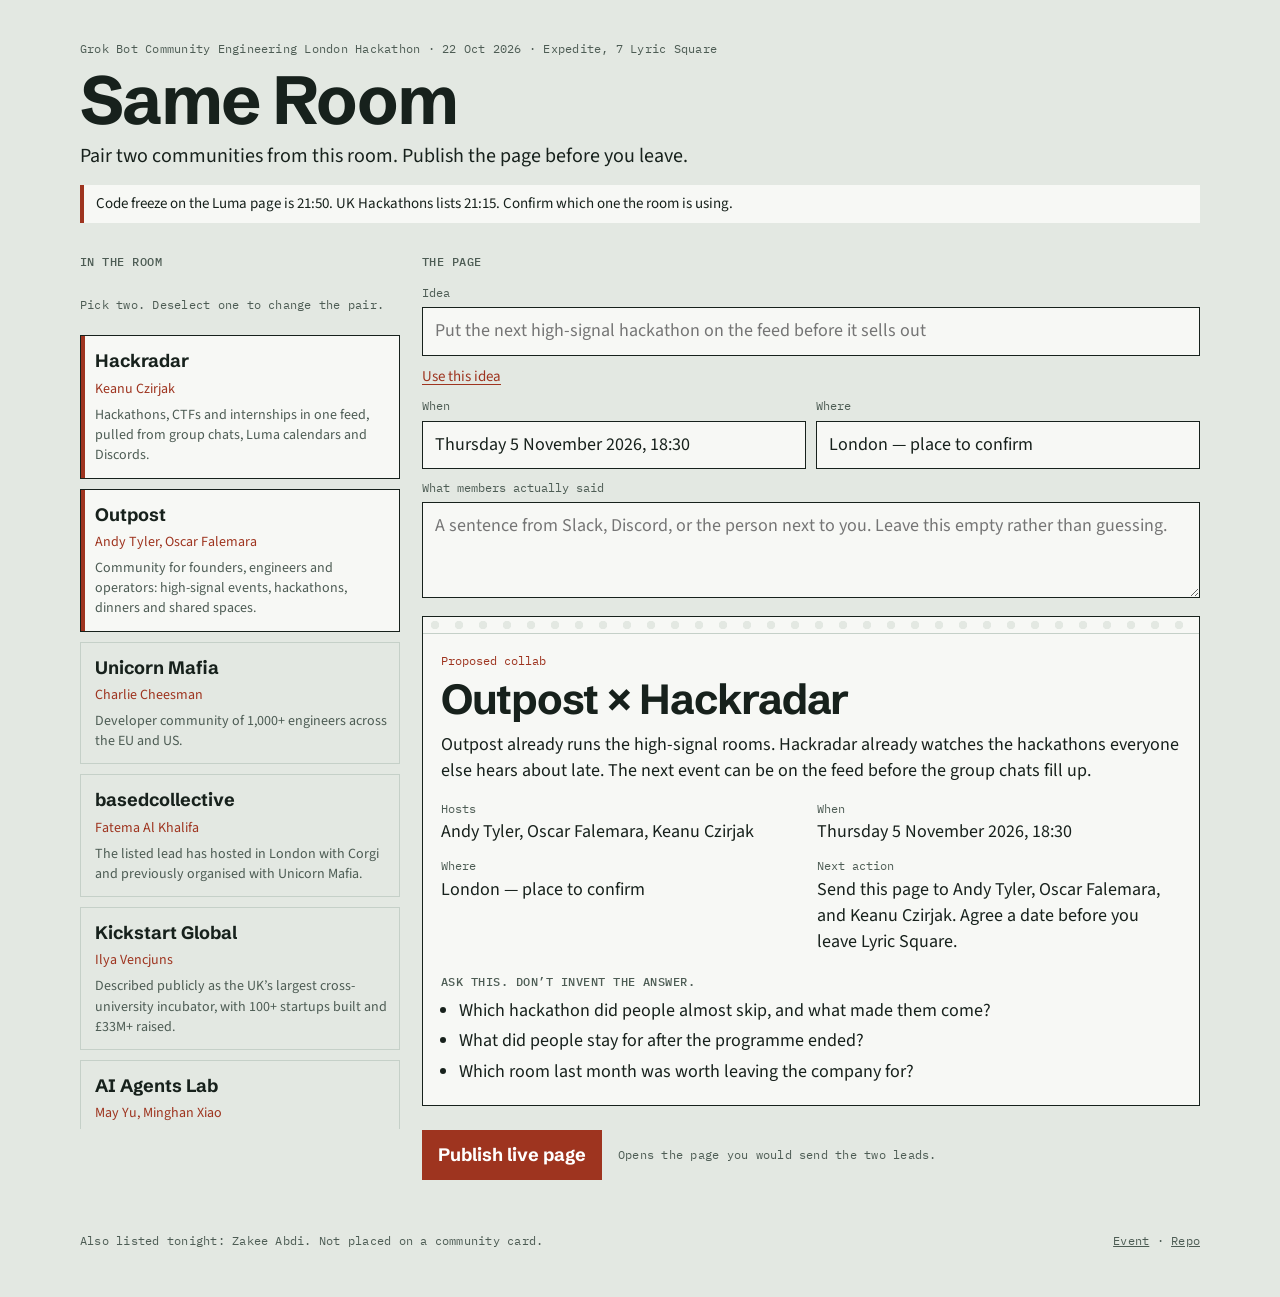
==== index.html @ a3e2039b "Add the Same Room desk for tonight's community hackathon. The repo was empty. This gives the room a " ====
<!doctype html>
<html lang="en">
  <head>
    <meta charset="utf-8" />
    <meta name="viewport" content="width=device-width, initial-scale=1" />
    <title>Same Room — collab desk</title>
    <meta
      name="description"
      content="Pair two communities from the Grok Bot Community Engineering London Hackathon and publish the event page."
    />
    <link rel="preconnect" href="https://fonts.googleapis.com" />
    <link rel="preconnect" href="https://fonts.gstatic.com" crossorigin />
    <link
      href="https://fonts.googleapis.com/css2?family=IBM+Plex+Mono:wght@400;500&family=Schibsted+Grotesk:wght@500;700&family=Source+Sans+3:wght@400;600&display=swap"
      rel="stylesheet"
    />
    <link rel="stylesheet" href="styles.css" />
  </head>
  <body data-page="desk">
    <header class="top">
      <p class="eyebrow">
        Grok Bot Community Engineering London Hackathon · 22 Oct 2026 · Expedite, 7 Lyric Square
      </p>
      <h1>Same Room</h1>
      <p class="lede">
        Pair two communities from this room. Publish the page before you leave.
      </p>
      <p class="freeze">
        Code freeze on the Luma page is 21:50. UK Hackathons lists 21:15. Confirm which one the room is using.
      </p>
    </header>
    <main class="desk">
      <section class="roster" id="roster" aria-label="Communities in the room"></section>
      <section class="composer" id="composer" aria-label="Draft the event page"></section>
    </main>
    <footer class="foot">
      <p class="meta">Also listed tonight: Zakee Abdi. Not placed on a community card.</p>
      <p class="meta">
        <a href="https://luma.com/eveur09a">Event</a>
        ·
        <a href="https://github.com/aleetreny/spaceXAI">Repo</a>
      </p>
    </footer>
    <noscript>This desk needs JavaScript to pair the communities and publish the page.</noscript>
    <script src="data.js"></script>
    <script src="app.js"></script>
  </body>
</html>
---- styles.css ----
:root {
  --mist: #e3e8e2;
  --ink: #17211c;
  --card: #f7f8f5;
  --line: #c5d0c8;
  --band: #9e341f;
  --quiet: #4d5c54;
  --focus: #1f6b4a;
  --display: "Schibsted Grotesk", "Avenir Next", "Segoe UI", sans-serif;
  --body: "Source Sans 3", "Avenir Next", "Segoe UI", sans-serif;
  --mono: "IBM Plex Mono", ui-monospace, monospace;
}

* { box-sizing: border-box; }

html { scroll-behavior: smooth; }

body {
  margin: 0;
  min-height: 100vh;
  background: var(--mist);
  color: var(--ink);
  font-family: var(--body);
  font-size: 18px;
  line-height: 1.45;
}

a { color: inherit; }

:focus-visible {
  outline: 2px solid var(--focus);
  outline-offset: 3px;
}

.top, .foot, .desk, .event {
  width: min(1120px, calc(100% - 32px));
  margin-inline: auto;
}

.top { padding: 28px 0 8px; }

.eyebrow, .meta, .source, .hint {
  font-family: var(--mono);
  font-size: 12px;
  letter-spacing: 0.02em;
  color: var(--quiet);
}

h1, h2, .sheet-title {
  font-family: var(--display);
  font-weight: 700;
  letter-spacing: -0.03em;
  margin: 0;
}

h1 { font-size: clamp(40px, 6vw, 68px); line-height: 0.92; }

.lede { max-width: 38rem; font-size: 20px; margin: 10px 0 0; }

.freeze {
  margin: 14px 0 0;
  padding: 8px 12px;
  border-left: 4px solid var(--band);
  background: var(--card);
  font-size: 15px;
}

.desk {
  display: grid;
  grid-template-columns: minmax(260px, 320px) 1fr;
  gap: 22px;
  padding: 22px 0 40px;
  align-items: start;
}

.roster, .composer {
  display: flex;
  flex-direction: column;
  gap: 10px;
}

.roster {
  position: sticky;
  top: 12px;
  max-height: calc(100vh - 24px);
  overflow: auto;
}

.label {
  font-family: var(--mono);
  font-size: 12px;
  font-weight: 500;
  letter-spacing: 0.04em;
  text-transform: uppercase;
  color: var(--quiet);
  margin: 18px 0 0;
}

.roster .label,
.composer > .label { margin: 0 0 4px; }

.badges { display: flex; flex-direction: column; gap: 10px; }

.badge {
  display: block;
  width: 100%;
  text-align: left;
  padding: 12px 12px 12px 14px;
  border: 1px solid var(--line);
  background: transparent;
  color: inherit;
  font: inherit;
  cursor: pointer;
}

.badge strong { display: block; font-family: var(--display); font-size: 18px; }
.badge .leads { color: var(--band); font-size: 14px; }
.badge .focus { display: block; margin-top: 4px; color: var(--quiet); font-size: 14px; }

.badge[aria-pressed="true"] {
  background: var(--card);
  border-color: var(--ink);
  box-shadow: inset 4px 0 0 var(--band);
}

.field { display: flex; flex-direction: column; gap: 6px; }
.field span { font-family: var(--mono); font-size: 12px; color: var(--quiet); }

input, textarea {
  width: 100%;
  border: 1px solid var(--ink);
  background: var(--card);
  color: var(--ink);
  font: inherit;
  padding: 10px 12px;
}

textarea { min-height: 96px; resize: vertical; }

.row { display: grid; grid-template-columns: 1fr 1fr; gap: 10px; }

.suggestion {
  align-self: flex-start;
  border: 0;
  background: transparent;
  color: var(--band);
  font: inherit;
  font-size: 15px;
  padding: 0;
  cursor: pointer;
  text-decoration: underline;
  text-underline-offset: 3px;
}

.sheet {
  margin-top: 8px;
  background: var(--card);
  border: 1px solid var(--ink);
  position: relative;
}

.sheet::before {
  content: "";
  display: block;
  height: 16px;
  background: radial-gradient(circle at 12px 8px, var(--mist) 4px, transparent 4.5px) 0 0 / 24px 16px;
  border-bottom: 1px solid var(--line);
}

.sheet-body { padding: 18px 18px 20px; }

.sheet-kicker {
  font-family: var(--mono);
  font-size: 12px;
  color: var(--band);
  margin: 0 0 8px;
}

.sheet-title { font-size: clamp(28px, 4vw, 42px); line-height: 1; }

.reason { margin: 12px 0 0; }

.facts { display: grid; grid-template-columns: 1fr 1fr; gap: 12px; margin-top: 16px; }
.facts .again { margin-top: 12px; }
.facts dt { font-family: var(--mono); font-size: 12px; color: var(--quiet); }
.facts dd { margin: 2px 0 0; }

.actions { display: flex; gap: 16px; align-items: center; margin-top: 14px; }

.publish {
  display: inline-block;
  background: var(--band);
  color: #fff;
  text-decoration: none;
  padding: 12px 16px;
  font-family: var(--display);
  font-weight: 700;
}

.publish[aria-disabled="true"] {
  background: var(--quiet);
  pointer-events: none;
}

.ask { margin: 8px 0 0; padding-left: 18px; }
.ask li + li { margin-top: 4px; }

.invite { display: flex; justify-content: space-between; gap: 12px; padding: 6px 0; border-bottom: 1px solid var(--line); }
.invite b { font-weight: 600; }

.note {
  display: block;
  width: 100%;
  margin: 8px 0 0;
  padding: 12px;
  background: var(--mist);
  white-space: pre-wrap;
}

.foot {
  padding: 0 0 36px;
  display: flex;
  justify-content: space-between;
  gap: 16px;
  flex-wrap: wrap;
}

.event { padding: 36px 0 64px; }
.event .sheet { max-width: 760px; }

.sources { margin-top: 22px; }
.sources li { margin: 4px 0; }

.warn {
  max-width: 760px;
  padding: 16px;
  background: var(--card);
  border: 1px solid var(--ink);
}

@media (max-width: 800px) {
  .desk { grid-template-columns: 1fr; }
  .roster { position: static; }
  .badges { flex-direction: row; overflow-x: auto; padding-bottom: 6px; }
  .badge { min-width: 240px; }
  .row, .facts { grid-template-columns: 1fr; }
}

@media (prefers-reduced-motion: reduce) {
  html { scroll-behavior: auto; }
}

@media print {
  .noprint { display: none !important; }
  body { background: white; }
  .event { width: auto; }
}
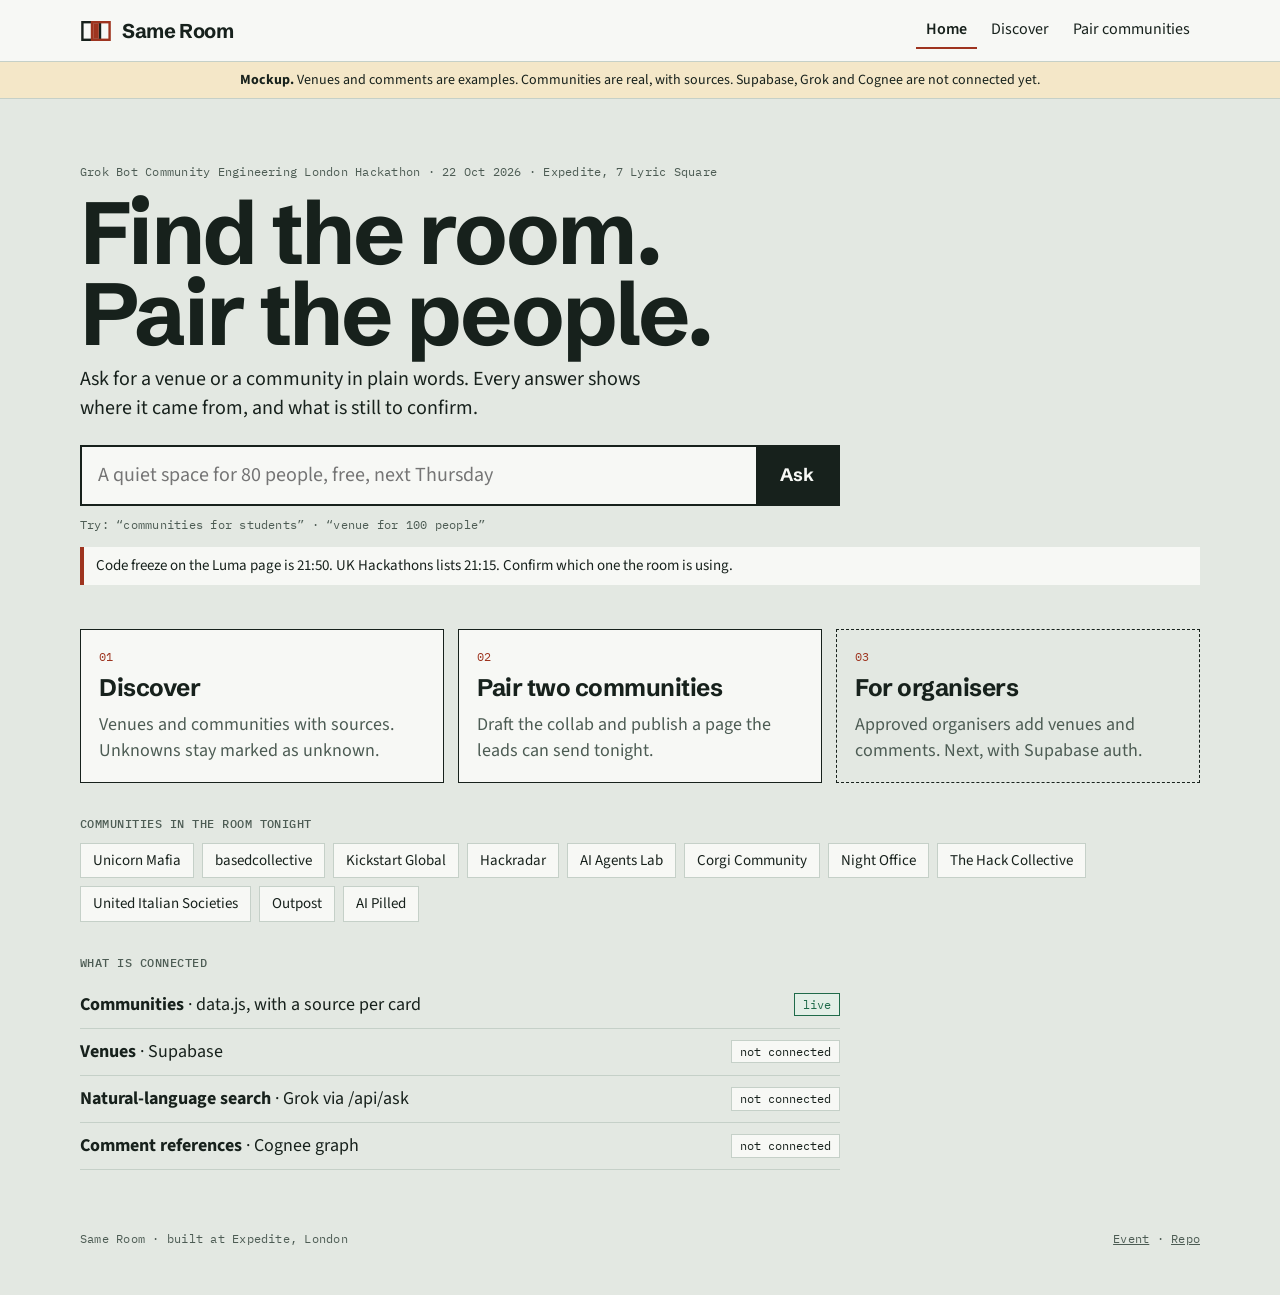
==== commit 117f5803: "Add the Same Room portal mockup: home, Discover and entity pages Every page reads data through asset" ====
--- a/index.html
+++ b/index.html
@@ -3,11 +3,16 @@
   <head>
     <meta charset="utf-8" />
     <meta name="viewport" content="width=device-width, initial-scale=1" />
-    <title>Same Room — collab desk</title>
+    <title>Same Room — find the room, pair the people</title>
     <meta
       name="description"
-      content="Pair two communities from the Grok Bot Community Engineering London Hackathon and publish the event page."
+      content="Find venues and communities in London, pair two communities and publish the event page."
     />
+    <link rel="icon" href="assets/logo.svg" type="image/svg+xml" />
+    <script>
+      /* Old desk links (index.html?a=…) keep working. */
+      if (/[?&](desk(=|&|$)|a=)/.test(location.search)) location.replace("desk.html" + location.search);
+    </script>
     <link rel="preconnect" href="https://fonts.googleapis.com" />
     <link rel="preconnect" href="https://fonts.gstatic.com" crossorigin />
     <link
@@ -16,33 +21,66 @@
     />
     <link rel="stylesheet" href="styles.css" />
   </head>
-  <body data-page="desk">
-    <header class="top">
-      <p class="eyebrow">
-        Grok Bot Community Engineering London Hackathon · 22 Oct 2026 · Expedite, 7 Lyric Square
-      </p>
-      <h1>Same Room</h1>
-      <p class="lede">
-        Pair two communities from this room. Publish the page before you leave.
-      </p>
-      <p class="freeze">
-        Code freeze on the Luma page is 21:50. UK Hackathons lists 21:15. Confirm which one the room is using.
-      </p>
-    </header>
-    <main class="desk">
-      <section class="roster" id="roster" aria-label="Communities in the room"></section>
-      <section class="composer" id="composer" aria-label="Draft the event page"></section>
+  <body data-page="home">
+    <main class="portal">
+      <section class="hero">
+        <p class="eyebrow">
+          Grok Bot Community Engineering London Hackathon · 22 Oct 2026 · Expedite, 7 Lyric Square
+        </p>
+        <h1>Find the room.<br />Pair the people.</h1>
+        <p class="lede">
+          Ask for a venue or a community in plain words. Every answer shows where it came from, and what is still to confirm.
+        </p>
+        <form class="askbar" action="discover.html" role="search">
+          <label class="sr-only" for="hero-q">Ask Same Room</label>
+          <input id="hero-q" name="ask" type="text" autocomplete="off"
+            placeholder="A quiet space for 80 people, free, next Thursday" />
+          <button type="submit">Ask</button>
+        </form>
+        <p class="hint">Try: “communities for students” · “venue for 100 people”</p>
+        <p class="freeze">
+          Code freeze on the Luma page is 21:50. UK Hackathons lists 21:15. Confirm which one the room is using.
+        </p>
+      </section>
+
+      <section class="paths" aria-label="What you can do">
+        <a class="path" href="discover.html">
+          <span class="path-k">01</span>
+          <strong>Discover</strong>
+          <span>Venues and communities with sources. Unknowns stay marked as unknown.</span>
+        </a>
+        <a class="path" href="desk.html">
+          <span class="path-k">02</span>
+          <strong>Pair two communities</strong>
+          <span>Draft the collab and publish a page the leads can send tonight.</span>
+        </a>
+        <div class="path path-soon">
+          <span class="path-k">03</span>
+          <strong>For organisers</strong>
+          <span>Approved organisers add venues and comments. Next, with Supabase auth.</span>
+        </div>
+      </section>
+
+      <section class="band">
+        <h2 class="label">Communities in the room tonight</h2>
+        <div class="pills" id="communities"></div>
+      </section>
+
+      <section class="band">
+        <h2 class="label">What is connected</h2>
+        <ul class="status" id="status"></ul>
+      </section>
     </main>
     <footer class="foot">
-      <p class="meta">Also listed tonight: Zakee Abdi. Not placed on a community card.</p>
+      <p class="meta">Same Room · built at Expedite, London</p>
       <p class="meta">
         <a href="https://luma.com/eveur09a">Event</a>
         ·
         <a href="https://github.com/aleetreny/spaceXAI">Repo</a>
       </p>
     </footer>
-    <noscript>This desk needs JavaScript to pair the communities and publish the page.</noscript>
     <script src="data.js"></script>
-    <script src="app.js"></script>
+    <script src="assets/portal-api.js"></script>
+    <script src="assets/portal.js"></script>
   </body>
 </html>
--- a/styles.css
+++ b/styles.css
@@ -6,6 +6,8 @@
   --band: #9e341f;
   --quiet: #4d5c54;
   --focus: #1f6b4a;
+  --ok: #e3efe7;
+  --amber: #f4e7c8;
   --display: "Schibsted Grotesk", "Avenir Next", "Segoe UI", sans-serif;
   --body: "Source Sans 3", "Avenir Next", "Segoe UI", sans-serif;
   --mono: "IBM Plex Mono", ui-monospace, monospace;
@@ -32,7 +34,7 @@
   outline-offset: 3px;
 }
 
-.top, .foot, .desk, .event {
+.top, .foot, .desk, .event, .portal, .site-inner {
   width: min(1120px, calc(100% - 32px));
   margin-inline: auto;
 }
@@ -238,12 +240,323 @@
   border: 1px solid var(--ink);
 }
 
+/* Portal shell */
+
+.sr-only {
+  position: absolute;
+  width: 1px; height: 1px;
+  overflow: hidden;
+  clip: rect(0 0 0 0);
+  white-space: nowrap;
+}
+
+.site { border-bottom: 1px solid var(--line); background: var(--card); }
+
+.site-inner {
+  display: flex;
+  justify-content: space-between;
+  align-items: center;
+  gap: 16px;
+  padding: 12px 0;
+  flex-wrap: wrap;
+}
+
+.brand {
+  display: flex;
+  align-items: center;
+  gap: 10px;
+  text-decoration: none;
+  font-family: var(--display);
+  font-weight: 700;
+  font-size: 20px;
+  letter-spacing: -0.02em;
+}
+
+.site nav { display: flex; gap: 4px; flex-wrap: wrap; }
+
+.site nav a {
+  text-decoration: none;
+  padding: 6px 10px;
+  font-size: 16px;
+  border-bottom: 2px solid transparent;
+}
+
+.site nav a[aria-current="page"] { border-bottom-color: var(--band); font-weight: 600; }
+
+.mock-banner {
+  margin: 0;
+  padding: 8px 16px;
+  background: var(--amber);
+  border-bottom: 1px solid var(--line);
+  font-size: 14px;
+  text-align: center;
+}
+
+.portal { padding: 28px 0 48px; }
+
+.hero { padding: 24px 0 8px; }
+.hero h1 { font-size: clamp(44px, 8vw, 88px); }
+
+.page-title { font-size: clamp(36px, 5vw, 56px); line-height: 1; }
+
+.askbar {
+  display: flex;
+  margin-top: 22px;
+  max-width: 760px;
+  border: 2px solid var(--ink);
+  background: var(--card);
+}
+
+.askbar input { border: 0; font-size: 20px; padding: 14px 16px; }
+.askbar input:focus-visible { outline-offset: -4px; }
+
+.askbar button, .secondary, .tabs button {
+  font: inherit;
+  cursor: pointer;
+}
+
+.askbar button {
+  border: 0;
+  background: var(--ink);
+  color: var(--card);
+  padding: 0 24px;
+  font-family: var(--display);
+  font-weight: 700;
+  font-size: 18px;
+}
+
+.askbar + .hint { margin-top: 10px; }
+
+.linklike {
+  border: 0;
+  background: none;
+  padding: 0;
+  font: inherit;
+  color: var(--band);
+  text-decoration: underline;
+  text-underline-offset: 3px;
+  cursor: pointer;
+}
+
+.paths {
+  display: grid;
+  grid-template-columns: repeat(3, 1fr);
+  gap: 14px;
+  margin-top: 36px;
+}
+
+.path {
+  display: flex;
+  flex-direction: column;
+  gap: 6px;
+  padding: 18px;
+  border: 1px solid var(--ink);
+  background: var(--card);
+  text-decoration: none;
+}
+
+a.path:hover { box-shadow: inset 0 -4px 0 var(--band); }
+.path strong { font-family: var(--display); font-size: 24px; letter-spacing: -0.02em; }
+.path span:last-child { color: var(--quiet); }
+.path-k { font-family: var(--mono); font-size: 12px; color: var(--band); }
+.path-soon { border-style: dashed; background: transparent; }
+
+.band { margin-top: 32px; }
+.band > .label { margin-bottom: 10px; }
+
+.pills { display: flex; flex-wrap: wrap; gap: 8px; }
+
+.pill {
+  padding: 6px 12px;
+  border: 1px solid var(--line);
+  background: var(--card);
+  text-decoration: none;
+  font-size: 15px;
+}
+
+.pill:hover { border-color: var(--ink); }
+
+.status { list-style: none; margin: 0; padding: 0; max-width: 760px; }
+
+.status li {
+  display: flex;
+  justify-content: space-between;
+  gap: 12px;
+  padding: 10px 0;
+  border-bottom: 1px solid var(--line);
+}
+
+.state {
+  font-family: var(--mono);
+  font-size: 12px;
+  padding: 2px 8px;
+  background: var(--card);
+  border: 1px solid var(--line);
+  white-space: nowrap;
+  align-self: center;
+}
+
+.state.live { background: var(--ok); border-color: var(--focus); color: var(--focus); }
+
+/* Discover */
+
+.filters {
+  display: flex;
+  flex-wrap: wrap;
+  align-items: end;
+  gap: 16px;
+  margin-top: 20px;
+}
+
+.tabs { display: flex; border: 1px solid var(--ink); }
+
+.tabs button {
+  border: 0;
+  background: transparent;
+  padding: 8px 14px;
+}
+
+.tabs button + button { border-left: 1px solid var(--ink); }
+.tabs button[aria-pressed="true"] { background: var(--ink); color: var(--card); }
+
+.field.inline input { width: 120px; padding: 8px 10px; }
+
+.check { display: flex; gap: 8px; align-items: center; padding-bottom: 8px; }
+.check input { width: auto; accent-color: var(--band); }
+
+.answer { margin-top: 20px; }
+.answer:empty { display: none; }
+.answer-mode { margin: 0; }
+
+.tag {
+  display: inline-block;
+  margin-left: 6px;
+  padding: 1px 6px;
+  font-family: var(--mono);
+  font-size: 11px;
+  letter-spacing: 0.03em;
+  text-transform: uppercase;
+  background: var(--ink);
+  color: var(--card);
+  vertical-align: middle;
+}
+
+.answer-mode .tag { margin-left: 0; }
+.tag-example { background: var(--amber); color: var(--ink); border: 1px dashed var(--ink); }
+.tag-warn { background: var(--band); }
+
+.warning {
+  margin: 10px 0 0;
+  padding: 8px 12px;
+  border-left: 4px solid var(--band);
+  background: var(--card);
+  font-size: 15px;
+}
+
+.results { margin-top: 20px; transition: opacity 0.15s; }
+.results.loading { opacity: 0.4; }
+.results > .label { margin-top: 28px; }
+
+.cards {
+  display: grid;
+  grid-template-columns: repeat(auto-fill, minmax(260px, 1fr));
+  gap: 14px;
+  margin-top: 10px;
+}
+
+.card {
+  display: flex;
+  flex-direction: column;
+  gap: 6px;
+  padding: 16px;
+  background: var(--card);
+  border: 1px solid var(--line);
+  text-decoration: none;
+}
+
+.card:hover { border-color: var(--ink); box-shadow: inset 4px 0 0 var(--band); }
+.card p { margin: 0; }
+.card-k { font-family: var(--mono); font-size: 12px; color: var(--band); }
+.card-title { font-family: var(--display); font-size: 22px; letter-spacing: -0.02em; line-height: 1.1; }
+.card-facts { font-size: 15px; }
+.card-body { color: var(--quiet); font-size: 15px; }
+.card-source { margin-top: auto !important; padding-top: 8px; font-family: var(--mono); font-size: 11px; color: var(--quiet); }
+
+.reasons { display: flex; flex-wrap: wrap; gap: 6px; }
+
+.chip {
+  display: inline-block;
+  padding: 2px 8px;
+  font-family: var(--mono);
+  font-size: 11px;
+  border: 1px solid var(--line);
+  background: var(--mist);
+  text-decoration: none;
+}
+
+a.chip:hover { border-color: var(--ink); }
+.chip-ok { background: var(--ok); border-color: var(--focus); color: var(--focus); }
+.chip-unknown { background: var(--amber); border-style: dashed; border-color: var(--ink); }
+
+.empty { padding: 24px; border: 1px dashed var(--ink); }
+
+.evidence { display: grid; grid-template-columns: repeat(auto-fill, minmax(260px, 1fr)); gap: 10px; margin-top: 8px; }
+
+.ref {
+  margin: 0;
+  padding: 12px 14px;
+  background: var(--card);
+  border: 1px solid var(--line);
+  border-left: 4px solid var(--quiet);
+}
+
+.ref-favorable { border-left-color: var(--focus); }
+.ref-unfavorable { border-left-color: var(--band); }
+.ref blockquote { margin: 0; }
+.ref figcaption { margin-top: 6px; font-family: var(--mono); font-size: 11px; color: var(--quiet); }
+.ref figcaption .tag { margin-left: 0; }
+
+.entity { max-width: 760px; }
+
+.factlist { margin: 16px 0; }
+
+.factlist div {
+  display: grid;
+  grid-template-columns: 160px 1fr;
+  gap: 12px;
+  padding: 8px 0;
+  border-top: 1px solid var(--line);
+}
+
+.factlist dt { font-family: var(--mono); font-size: 12px; color: var(--quiet); padding-top: 3px; }
+.factlist dd { margin: 0; }
+.factlist .unknown { color: var(--quiet); font-style: italic; }
+
+.draft-form { display: flex; flex-direction: column; gap: 10px; max-width: 760px; }
+
+.secondary {
+  align-self: flex-start;
+  border: 1px solid var(--ink);
+  background: var(--card);
+  padding: 10px 16px;
+  font-family: var(--display);
+  font-weight: 700;
+}
+
+.publish { border: 0; font: inherit; font-family: var(--display); font-weight: 700; cursor: pointer; }
+
+.draft { max-width: 760px; margin-top: 12px; }
+.draft-text { font-family: var(--mono); font-size: 14px; min-height: 200px; }
+
 @media (max-width: 800px) {
   .desk { grid-template-columns: 1fr; }
   .roster { position: static; }
   .badges { flex-direction: row; overflow-x: auto; padding-bottom: 6px; }
   .badge { min-width: 240px; }
   .row, .facts { grid-template-columns: 1fr; }
+  .paths { grid-template-columns: 1fr; }
+  .factlist div { grid-template-columns: 1fr; gap: 2px; }
+  .askbar input { font-size: 17px; }
 }
 
 @media (prefers-reduced-motion: reduce) {
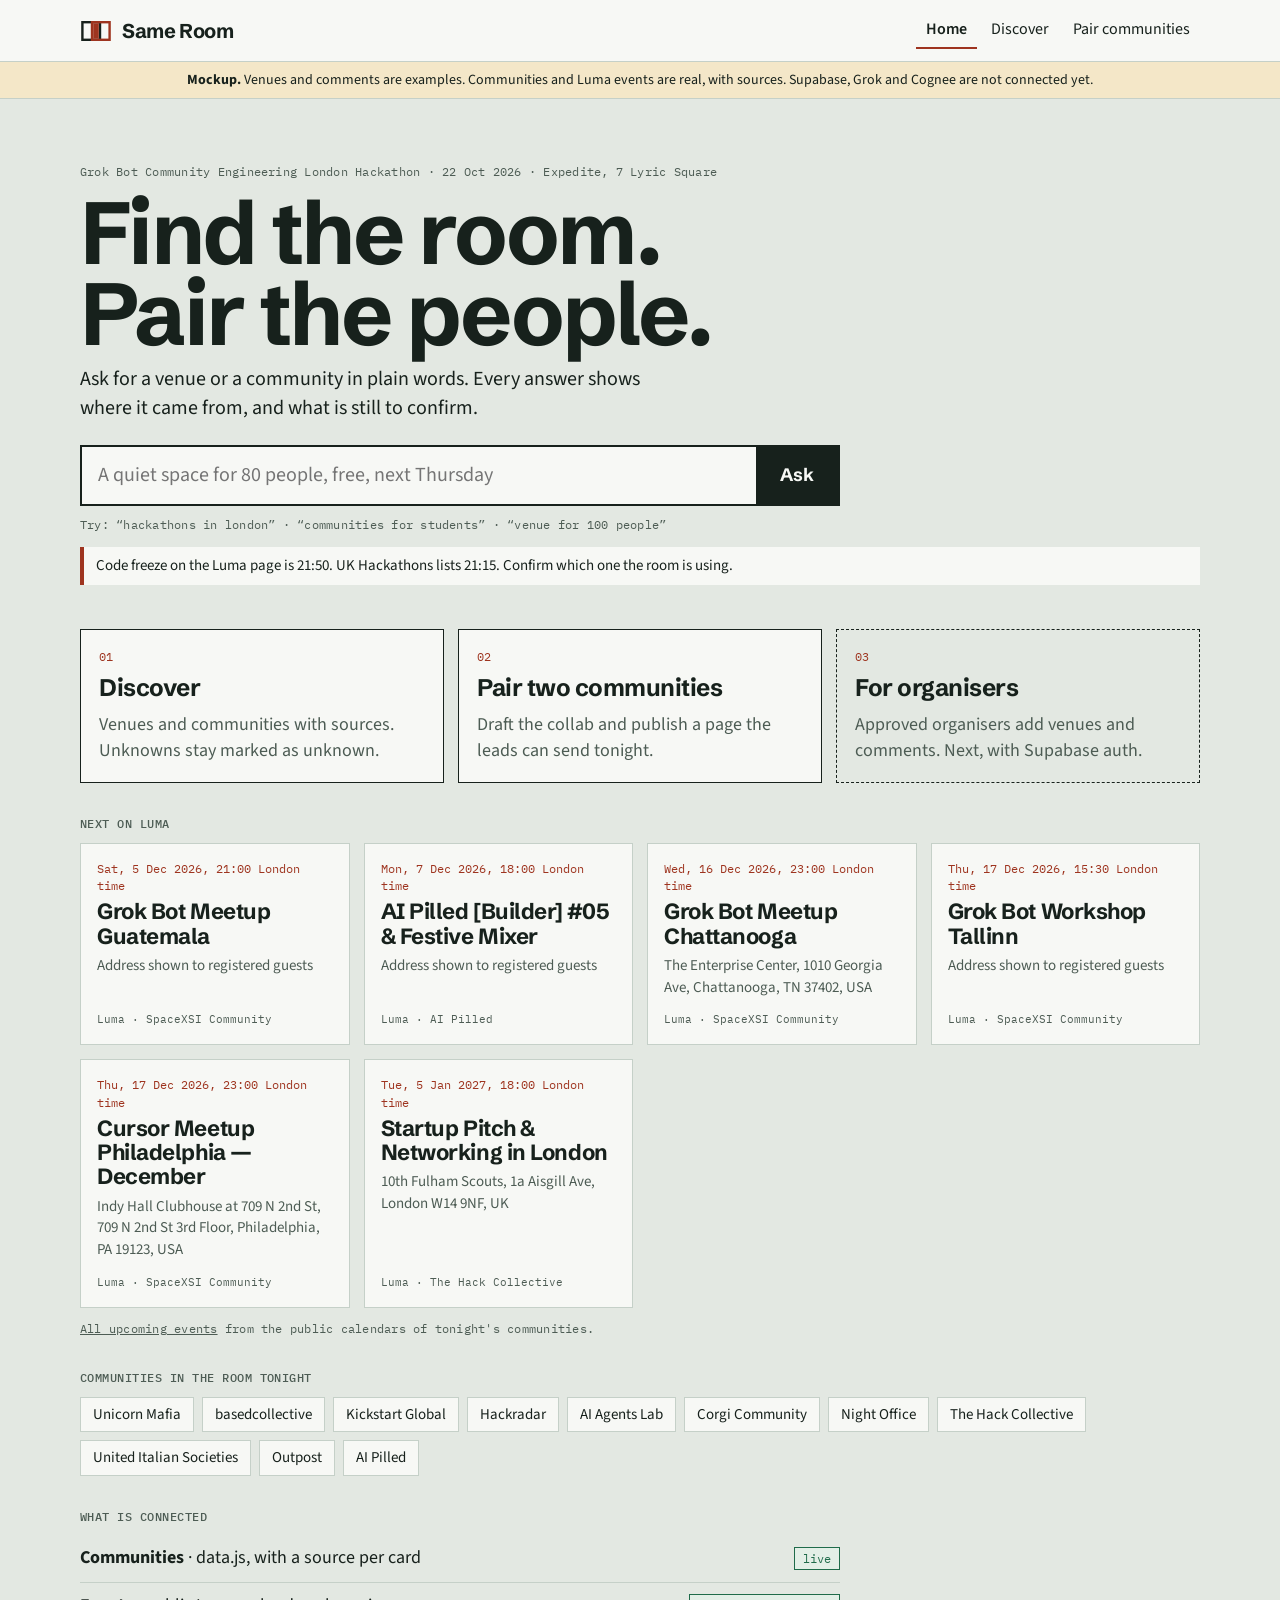
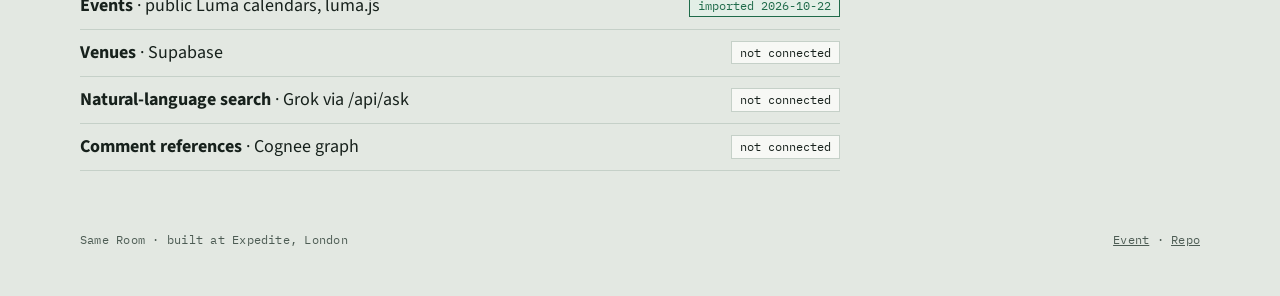
==== commit 562c9880: "Show public Luma events in the portal Discover gets an Events tab and event pages, communities show " ====
--- a/index.html
+++ b/index.html
@@ -37,7 +37,7 @@
             placeholder="A quiet space for 80 people, free, next Thursday" />
           <button type="submit">Ask</button>
         </form>
-        <p class="hint">Try: “communities for students” · “venue for 100 people”</p>
+        <p class="hint">Try: “hackathons in london” · “communities for students” · “venue for 100 people”</p>
         <p class="freeze">
           Code freeze on the Luma page is 21:50. UK Hackathons lists 21:15. Confirm which one the room is using.
         </p>
@@ -62,6 +62,12 @@
       </section>
 
       <section class="band">
+        <h2 class="label">Next on Luma</h2>
+        <div class="cards" id="next-events"></div>
+        <p class="hint"><a href="discover.html?kind=event">All upcoming events</a> from the public calendars of tonight's communities.</p>
+      </section>
+
+      <section class="band">
         <h2 class="label">Communities in the room tonight</h2>
         <div class="pills" id="communities"></div>
       </section>
@@ -80,6 +86,7 @@
       </p>
     </footer>
     <script src="data.js"></script>
+    <script src="luma.js"></script>
     <script src="assets/portal-api.js"></script>
     <script src="assets/portal.js"></script>
   </body>
